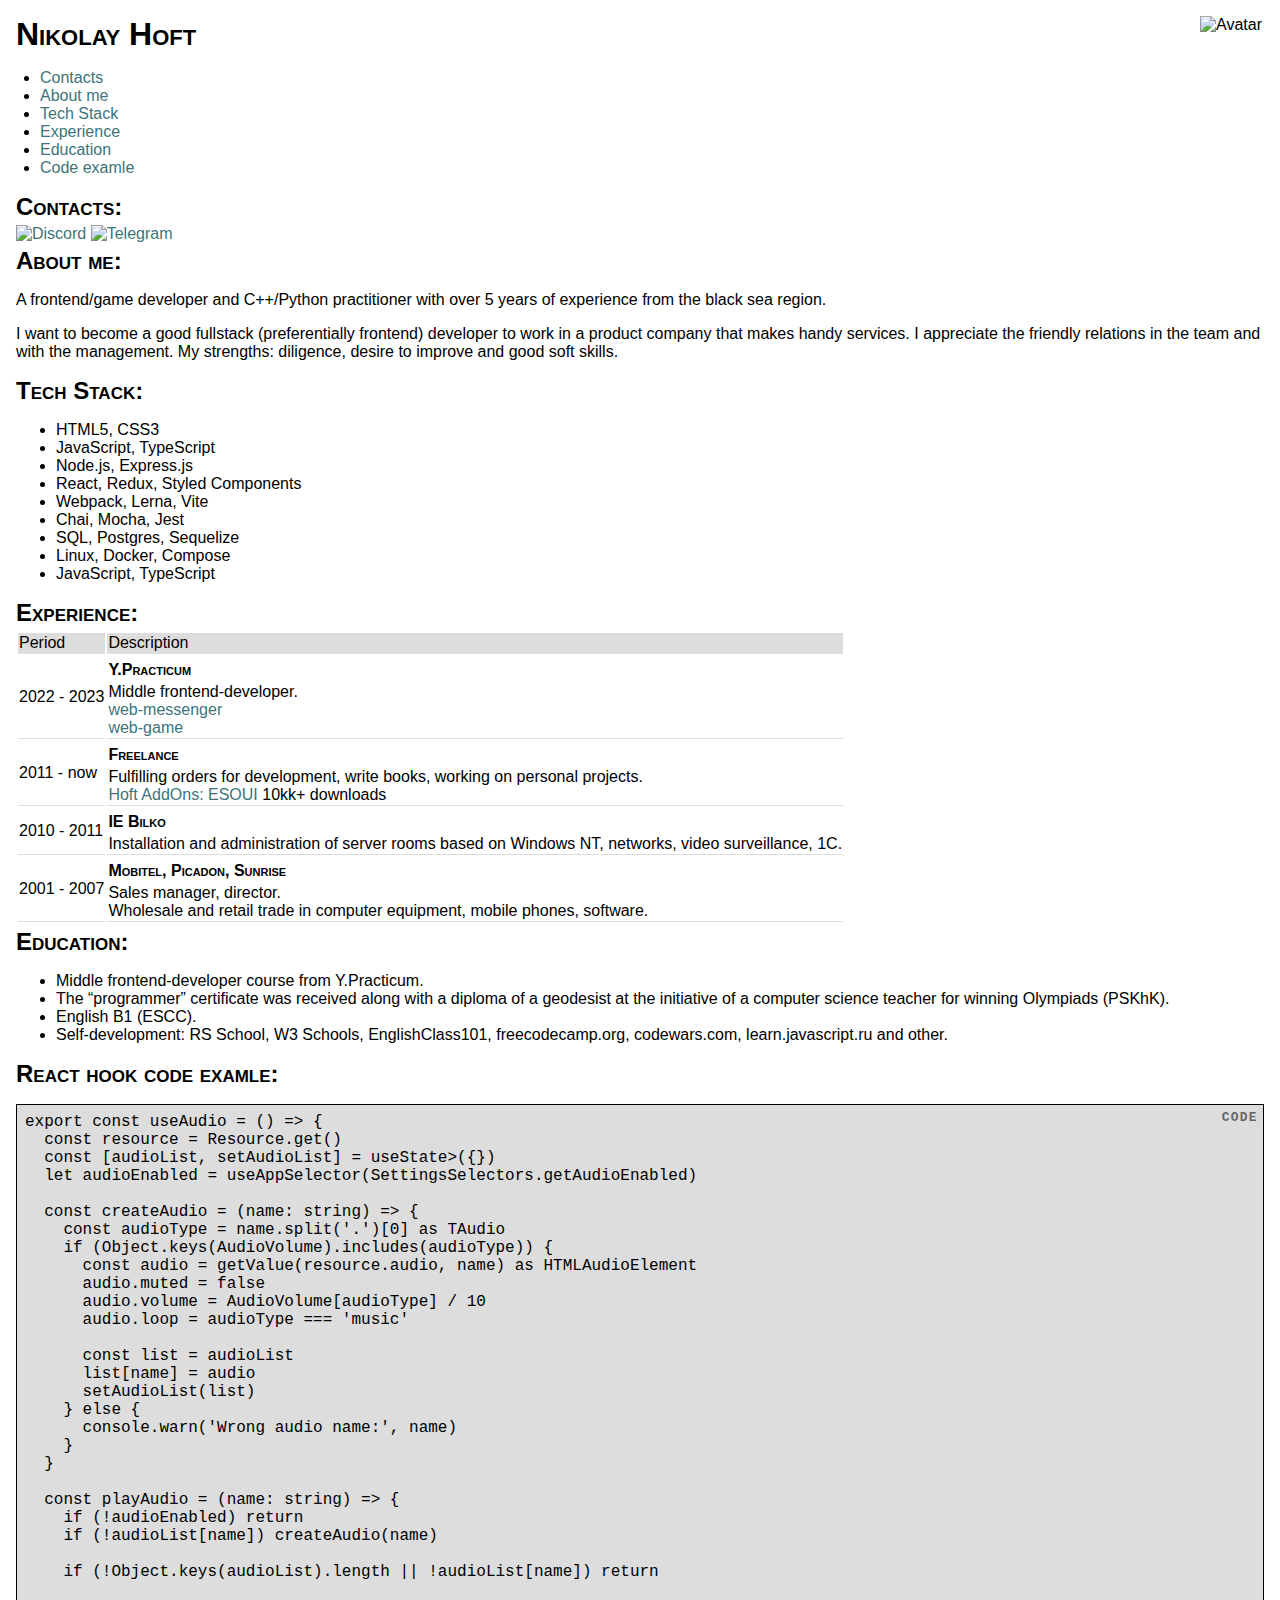
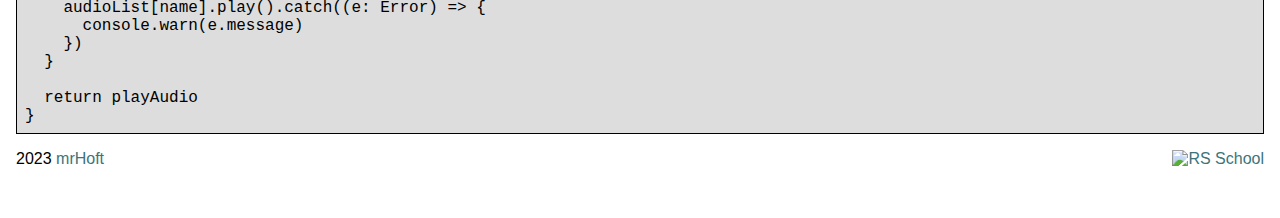
==== index.html @ ba6b30fd "feat: layout" ====
<!DOCTYPE html>
<html lang="en">

<head>
	<!-- Meta Tags -->
	<meta charset="UTF-8">
	<meta http-equiv="X-UA-Compatible" content="IE=edge">
	<meta name="viewport" content="width=device-width, initial-scale=1.0">

	<!-- CSS Files Links -->
	<link rel="stylesheet" href="./style.css">

	<!-- Title -->
	<title>Hoft CV</title>

	<script>
		function includeHTML() {
			var z, i, el, file, xhttp;
			/* Loop through a collection of all HTML elements: */
			z = document.getElementsByTagName("*");
			for (i = 0; i < z.length; i++) {
				el = z[i];
				/*search for elements with a certain atrribute:*/
				file = el.getAttribute("include-html");
				if (file) {
					/* Make an HTTP request using the attribute value as the file name: */
					xhttp = new XMLHttpRequest();
					xhttp.onreadystatechange = function () {
						if (this.readyState == 4) {
							if (this.status == 200) { el.innerHTML = this.responseText; }
							if (this.status == 404) { el.innerHTML = "Page not found."; }
							/* Remove the attribute, and call this function once more: */
							el.removeAttribute("include-html");
							includeHTML();
						}
					}
					xhttp.open("GET", file, true);
					xhttp.send();
					return;
				}
			}
		}
	</script>
</head>

<body>
	<header>
		<img align="right" width="64" height="64" title="Author logo" src="http://daytec.ru/img/Ranjy-96.svg"
			alt="Avatar"/>
		<h1>Nikolay Hoft</h1>
	</header>

	<aside>
		<nav> <!-- Дополнительное меню страницы -->
			<ul>
				<li><a href="#contacts">Contacts</a></li>
				<li><a href="#about">About me</a></li>
				<li><a href="#stack">Tech Stack</a></li>
				<li><a href="#exp">Experience</a></li>
				<li><a href="#edu">Education</a></li>
				<li><a href="#example">Code examle</a></li>
			</ul>
		</nav>
	</aside>

	<main>
		<h2 id="contacts">Contacts:</h2>
		<a href="https://discord.gg/mr.hoft"><img
				src="https://img.shields.io/badge/Discord-%237289DA.svg?logo=discord&logoColor=white" alt="Discord" /></a>
		<a href="https://t.me/mrHoft"><img
				src="https://img.shields.io/badge/-Telegram-0088cc?style=flat-square&logo=Telegram&logoColor=white"
				alt="Telegram" /></a>

		<h2 id="about">About me:</h2>
		<p>A frontend/game developer and C++/Python practitioner with over 5 years of experience from the black sea region.
		</p>
		<p>I want to become a good fullstack (preferentially frontend) developer to work in a product company that makes
			handy services. I appreciate the friendly relations in the team and with the management. My strengths: diligence,
			desire to improve and good soft skills.</p>

		<h2 id="stack">Tech Stack:</h2>
		<ul>
			<li>HTML5, CSS3</li>
			<li>JavaScript, TypeScript</li>
			<li>Node.js, Express.js</li>
			<li>React, Redux, Styled Components</li>
			<li>Webpack, Lerna, Vite</li>
			<li>Chai, Mocha, Jest</li>
			<li>SQL, Postgres, Sequelize</li>
			<li>Linux, Docker, Compose</li>
			<li>JavaScript, TypeScript</li>
		</ul>

		<h2 id="exp">Experience:</h2>
		<table>
			<thead>
				<tr>
					<td>Period</td>
					<td>Description</td>
				</tr>
			</thead>
			<tbody>
				<tr>
					<td>2022 - 2023</td>
					<td>
						<h4>Y.Practicum</h4>
						Middle frontend-developer.<br />
						<a href="https://github.com/mrHoft/pet-chat">web-messenger</a><br />
						<a href="https://github.com/fastPaws-game/fastPaws">web-game</a><br />
					</td>
				</tr>
				<tr>
					<td>2011 - now</td>
					<td>
						<h4>Freelance</h4>
						Fulfilling orders for development, write books, working on personal projects.<br />
						<a href="https://www.esoui.com/downloads/author-23287.html">Hoft AddOns: ESOUI</a> 10kk+ downloads<br />
					</td>
				</tr>
				<tr>
					<td>2010 - 2011</td>
					<td>
						<h4>IE Bilko</h4>
						Installation and administration of server rooms based on Windows NT, networks, video surveillance, 1C.
					</td>
				</tr>
				<tr>
					<td>2001 - 2007</td>
					<td>
						<h4>Mobitel, Picadon, Sunrise</h4>
						Sales manager, director.<br />
						Wholesale and retail trade in computer equipment, mobile phones, software.
					</td>
				</tr>
			</tbody>
		</table>

		<h2 id="edu">Education:</h2>
		<ul>
			<li>Middle frontend-developer course from Y.Practicum.</li>
			<li>The “programmer” certificate was received along with a diploma of a geodesist at the initiative of a computer
				science teacher for winning Olympiads (PSKhK).</li>
			<li>English B1 (ESCC).</li>
			<li>Self-development: RS School, W3 Schools, EnglishClass101, freecodecamp.org, codewars.com, learn.javascript.ru
				and other.</li>
		</ul>

		<h2 id="example">React hook code examle:</h2>
		<code>
			<pre include-html="code-example.txt">1234567</pre>
		</code>
	</main>

	<footer>
		<span>2023 <a href="https://github.com/mrHoft">mrHoft</a></span>
		<span><a href="https://rs.school/js/"><img height="16" src="https://rs.school/images/rs_school_js.svg"
					alt="RS School"></a></span>
	</footer>

	<noscript>Your browser don't support JavaScript!</noscript>
	<!-- <script src="./scripts.js"></script> -->
	<script>
		includeHTML();
	</script>
</body>

</html>
---- style.css ----
:root {
	color-scheme: light dark;

	--black: #000;
	--gray: #666;
	--light-gray: #ddd;
	--white: #fff;

	--link-color: #3d747a;
	--text-color: var(--black);
	--border-color: var(--black);
	--tip-color: var(--gray);
	--main-bg: var(--white);
	--main-bg1: var(--light-gray);
	--code-bg: var(--light-gray);

	--font-stack: arial, helvetica, sans-serif;
	--font-monospace: courier, monospace;
}

body {
	/* background-image: linear-gradient(var(--main-bg), var(--main-bg1)); */
	background-color: var(--main-bg);
	font-family: var(--font-stack);
	font-weight: 400;
	color: var(--text-color);
	font-size: 16px;
	margin: 0;
	/* display: flex; */
	/* width: 100svw; */
	/* height: 100svh; */
}

main, header, footer {
	margin: 1rem;
}

footer {
	display: flex;
	justify-content: space-between;
}

h1, h2, h3, h4, h5 {
	font-variant: small-caps;
	margin: .25rem 0;
}

a {
	color: var(--link-color);
	text-decoration: none;
}

/* == Table == */
thead {
	background-color: var(--main-bg1);
}
td{
	border-bottom: 1px solid var(--main-bg1);
}

/* == Code == */
code {
	position: relative;
}
pre {
	background-color: var(--code-bg);
	border: 1px solid var(--border-color);
	padding: 0.5rem;
}
pre:before {
	color: var(--tip-color);
	content: "Code";
	display: inline-block;
	font-size: 0.8rem;
	font-weight: 700;
	letter-spacing: 0.1em;
	padding: 0.5em;
	position: absolute;
	text-transform: uppercase;
	top: 0;
	right: 0;
}
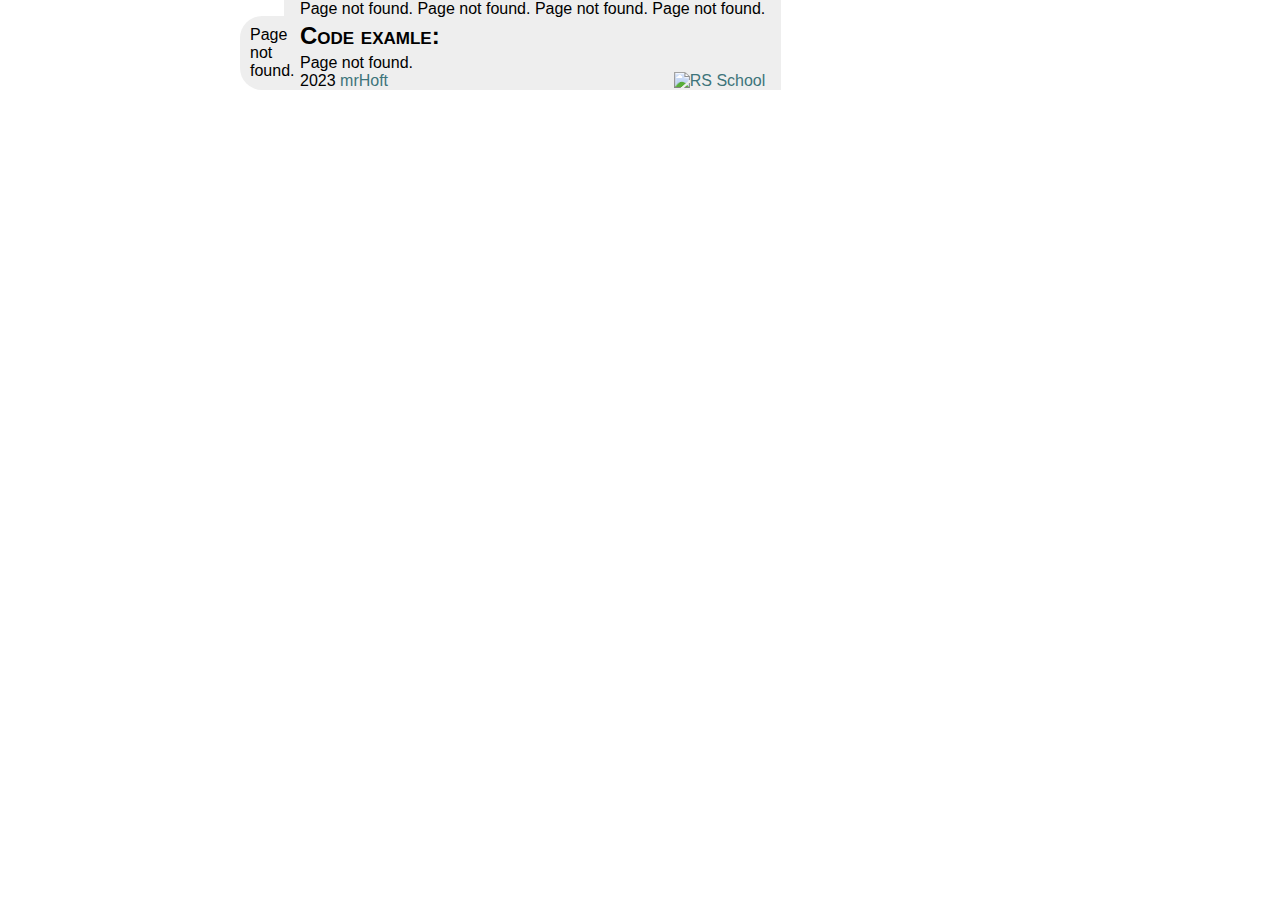
==== commit f4b0579b: "feat: Add splash screen" ====
--- a/index.html
+++ b/index.html
@@ -1,167 +1,46 @@
 <!DOCTYPE html>
 <html lang="en">
+  <head>
+    <!-- Meta Tags -->
+    <meta charset="UTF-8">
+    <meta name="viewport" content="width=device-width, initial-scale=1.0">
+		<link rel="icon" type="image/svg" href="http://daytec.ru/img/Ranjy-96.svg">
 
-<head>
-	<!-- Meta Tags -->
-	<meta charset="UTF-8">
-	<meta http-equiv="X-UA-Compatible" content="IE=edge">
-	<meta name="viewport" content="width=device-width, initial-scale=1.0">
+    <!-- CSS Files Links -->
+    <link rel="stylesheet" href="./style.css">
 
-	<!-- CSS Files Links -->
-	<link rel="stylesheet" href="./style.css">
+    <!-- Title -->
+    <title>Hoft CV</title>
+  </head>
 
-	<!-- Title -->
-	<title>Hoft CV</title>
+  <body>
+    <aside>
+			<Wrapper-tmpl id="nav" include="./src/article/navigation.tmpl"></Wrapper-tmpl>
+    </aside>
 
-	<script>
-		function includeHTML() {
-			var z, i, el, file, xhttp;
-			/* Loop through a collection of all HTML elements: */
-			z = document.getElementsByTagName("*");
-			for (i = 0; i < z.length; i++) {
-				el = z[i];
-				/*search for elements with a certain atrribute:*/
-				file = el.getAttribute("include-html");
-				if (file) {
-					/* Make an HTTP request using the attribute value as the file name: */
-					xhttp = new XMLHttpRequest();
-					xhttp.onreadystatechange = function () {
-						if (this.readyState == 4) {
-							if (this.status == 200) { el.innerHTML = this.responseText; }
-							if (this.status == 404) { el.innerHTML = "Page not found."; }
-							/* Remove the attribute, and call this function once more: */
-							el.removeAttribute("include-html");
-							includeHTML();
-						}
-					}
-					xhttp.open("GET", file, true);
-					xhttp.send();
-					return;
-				}
-			}
-		}
-	</script>
-</head>
+		<div>
+			<main>
+				<Wrapper-tmpl id="info" include="./src/article/info.tmpl"></Wrapper-tmpl>
+				<Wrapper-tmpl id="about" include="./src/article/about.tmpl"></Wrapper-tmpl>
+				<Wrapper-tmpl id="stack" include="./src/article/tech-stack.tmpl"></Wrapper-tmpl>
+				<Wrapper-tmpl id="exp" include="./src/article/experience.tmpl"></Wrapper-tmpl>
+				<article id="example">
+					<h2>Code examle:</h2>
+					<Wrapper-tmpl id="code" include="./src/article/code-example.tmpl"></Wrapper-tmpl>
+				</article>
+			</main>
 
-<body>
-	<header>
-		<img align="right" width="64" height="64" title="Author logo" src="http://daytec.ru/img/Ranjy-96.svg"
-			alt="Avatar"/>
-		<h1>Nikolay Hoft</h1>
-	</header>
+			<footer>
+				<span>2023 <a href="https://github.com/mrHoft">mrHoft</a></span>
+				<span>
+					<a href="https://rs.school/js/">
+						<img height="16" src="https://rs.school/images/rs_school_js.svg" alt="RS School">
+					</a>
+				</span>
+			</footer>
+		</div>
 
-	<aside>
-		<nav> <!-- Дополнительное меню страницы -->
-			<ul>
-				<li><a href="#contacts">Contacts</a></li>
-				<li><a href="#about">About me</a></li>
-				<li><a href="#stack">Tech Stack</a></li>
-				<li><a href="#exp">Experience</a></li>
-				<li><a href="#edu">Education</a></li>
-				<li><a href="#example">Code examle</a></li>
-			</ul>
-		</nav>
-	</aside>
-
-	<main>
-		<h2 id="contacts">Contacts:</h2>
-		<a href="https://discord.gg/mr.hoft"><img
-				src="https://img.shields.io/badge/Discord-%237289DA.svg?logo=discord&logoColor=white" alt="Discord" /></a>
-		<a href="https://t.me/mrHoft"><img
-				src="https://img.shields.io/badge/-Telegram-0088cc?style=flat-square&logo=Telegram&logoColor=white"
-				alt="Telegram" /></a>
-
-		<h2 id="about">About me:</h2>
-		<p>A frontend/game developer and C++/Python practitioner with over 5 years of experience from the black sea region.
-		</p>
-		<p>I want to become a good fullstack (preferentially frontend) developer to work in a product company that makes
-			handy services. I appreciate the friendly relations in the team and with the management. My strengths: diligence,
-			desire to improve and good soft skills.</p>
-
-		<h2 id="stack">Tech Stack:</h2>
-		<ul>
-			<li>HTML5, CSS3</li>
-			<li>JavaScript, TypeScript</li>
-			<li>Node.js, Express.js</li>
-			<li>React, Redux, Styled Components</li>
-			<li>Webpack, Lerna, Vite</li>
-			<li>Chai, Mocha, Jest</li>
-			<li>SQL, Postgres, Sequelize</li>
-			<li>Linux, Docker, Compose</li>
-			<li>JavaScript, TypeScript</li>
-		</ul>
-
-		<h2 id="exp">Experience:</h2>
-		<table>
-			<thead>
-				<tr>
-					<td>Period</td>
-					<td>Description</td>
-				</tr>
-			</thead>
-			<tbody>
-				<tr>
-					<td>2022 - 2023</td>
-					<td>
-						<h4>Y.Practicum</h4>
-						Middle frontend-developer.<br />
-						<a href="https://github.com/mrHoft/pet-chat">web-messenger</a><br />
-						<a href="https://github.com/fastPaws-game/fastPaws">web-game</a><br />
-					</td>
-				</tr>
-				<tr>
-					<td>2011 - now</td>
-					<td>
-						<h4>Freelance</h4>
-						Fulfilling orders for development, write books, working on personal projects.<br />
-						<a href="https://www.esoui.com/downloads/author-23287.html">Hoft AddOns: ESOUI</a> 10kk+ downloads<br />
-					</td>
-				</tr>
-				<tr>
-					<td>2010 - 2011</td>
-					<td>
-						<h4>IE Bilko</h4>
-						Installation and administration of server rooms based on Windows NT, networks, video surveillance, 1C.
-					</td>
-				</tr>
-				<tr>
-					<td>2001 - 2007</td>
-					<td>
-						<h4>Mobitel, Picadon, Sunrise</h4>
-						Sales manager, director.<br />
-						Wholesale and retail trade in computer equipment, mobile phones, software.
-					</td>
-				</tr>
-			</tbody>
-		</table>
-
-		<h2 id="edu">Education:</h2>
-		<ul>
-			<li>Middle frontend-developer course from Y.Practicum.</li>
-			<li>The “programmer” certificate was received along with a diploma of a geodesist at the initiative of a computer
-				science teacher for winning Olympiads (PSKhK).</li>
-			<li>English B1 (ESCC).</li>
-			<li>Self-development: RS School, W3 Schools, EnglishClass101, freecodecamp.org, codewars.com, learn.javascript.ru
-				and other.</li>
-		</ul>
-
-		<h2 id="example">React hook code examle:</h2>
-		<code>
-			<pre include-html="code-example.txt">1234567</pre>
-		</code>
-	</main>
-
-	<footer>
-		<span>2023 <a href="https://github.com/mrHoft">mrHoft</a></span>
-		<span><a href="https://rs.school/js/"><img height="16" src="https://rs.school/images/rs_school_js.svg"
-					alt="RS School"></a></span>
-	</footer>
-
-	<noscript>Your browser don't support JavaScript!</noscript>
-	<!-- <script src="./scripts.js"></script> -->
-	<script>
-		includeHTML();
-	</script>
-</body>
-
+    <noscript>Your browser don't support JavaScript!</noscript>
+    <script src="./scripts.js" type="module"></script>
+  </body>
 </html>
--- a/style.css
+++ b/style.css
@@ -3,41 +3,95 @@
 
 	--black: #000;
 	--gray: #666;
+	--white: #fff;
 	--light-gray: #ddd;
-	--white: #fff;
+	--bright-gray: #eeeeee;
 
 	--link-color: #3d747a;
 	--text-color: var(--black);
 	--border-color: var(--black);
 	--tip-color: var(--gray);
-	--main-bg: var(--white);
+	--main-bg: var(--bright-gray);
 	--main-bg1: var(--light-gray);
 	--code-bg: var(--light-gray);
+	--table-bg: var(--light-gray);
+	--side-bar-bg: var(--bright-gray);
 
 	--font-stack: arial, helvetica, sans-serif;
 	--font-monospace: courier, monospace;
 }
 
+html {
+	display: flex;
+	justify-content: center;
+}
+
 body {
 	/* background-image: linear-gradient(var(--main-bg), var(--main-bg1)); */
-	background-color: var(--main-bg);
+	background-color: var(--white);
+	width: 80%;
+	max-width: 800px;
 	font-family: var(--font-stack);
 	font-weight: 400;
 	color: var(--text-color);
 	font-size: 16px;
 	margin: 0;
-	/* display: flex; */
+	display: flex;
 	/* width: 100svw; */
 	/* height: 100svh; */
 }
 
 main, header, footer {
-	margin: 1rem;
+	margin: 0;
+	padding: 0 1rem;
+	background-color: var(--bright-gray);
 }
 
-footer {
+#info article, footer {
 	display: flex;
+	flex-direction: row;
 	justify-content: space-between;
+}
+
+#photo img {
+	height: 100%;
+	aspect-ratio: 1;
+	border-radius: 50%;
+}
+
+/* == Side bar == */
+aside {
+	padding: 10px;
+	background-color: var(--side-bar-bg);
+	border-radius: 22px 0 0 22px;
+	width: 24px;
+  position: -webkit-sticky;
+  position: sticky;
+  align-self: start;
+  top: 5%;
+}
+
+nav svg {
+	width: 24px;
+}
+
+nav ul {
+  list-style-type: none;
+  margin: 0;
+  padding: 0;
+}
+
+Wrapper-row {
+	display: flex;
+	flex-direction: row;
+	align-items: center;
+	gap: 10px;
+}
+
+
+#main {
+	display: flex;
+	flex-direction: column;
 }
 
 h1, h2, h3, h4, h5 {
@@ -51,21 +105,25 @@
 }
 
 /* == Table == */
+table {
+	border-bottom: 1px solid var(--main-bg1);
+}
 thead {
-	background-color: var(--main-bg1);
+	background-color: var(--table-bg);
 }
-td{
-	border-bottom: 1px solid var(--main-bg1);
+tr:nth-of-type(2n+2) {
+	background-color: var(--table-bg);
 }
 
 /* == Code == */
-code {
+#code {
 	position: relative;
 }
 pre {
 	background-color: var(--code-bg);
 	border: 1px solid var(--border-color);
 	padding: 0.5rem;
+	line-height: 125%;
 }
 pre:before {
 	color: var(--tip-color);
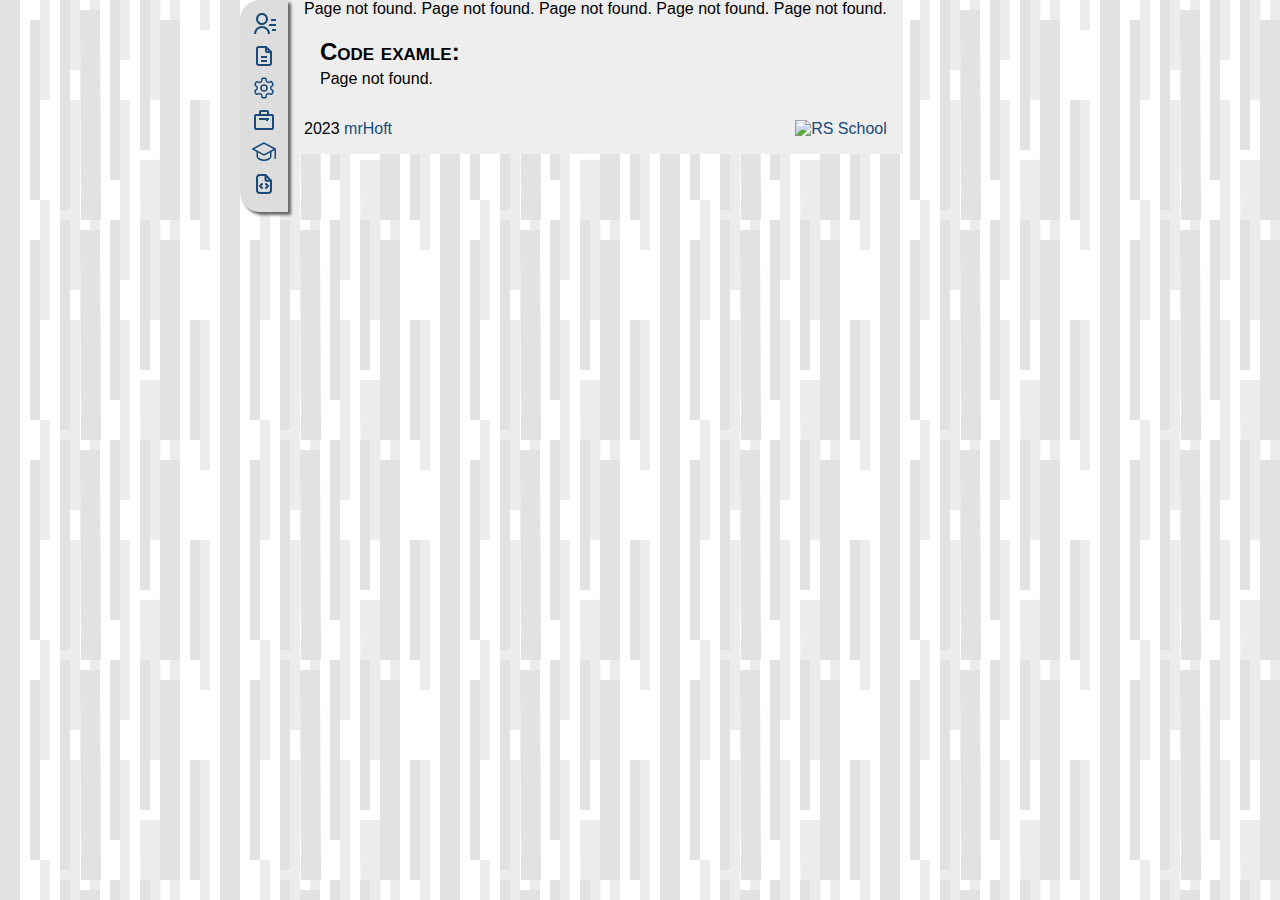
==== commit b96f7218: "feat: background and side bar animations" ====
--- a/index.html
+++ b/index.html
@@ -4,7 +4,7 @@
     <!-- Meta Tags -->
     <meta charset="UTF-8">
     <meta name="viewport" content="width=device-width, initial-scale=1.0">
-		<link rel="icon" type="image/svg" href="http://daytec.ru/img/Ranjy-96.svg">
+		<link rel="icon" type="image/svg+xml" sizes="any" href="./src/asserts/favicon.svg">
 
     <!-- CSS Files Links -->
     <link rel="stylesheet" href="./style.css">
@@ -24,6 +24,7 @@
 				<Wrapper-tmpl id="about" include="./src/article/about.tmpl"></Wrapper-tmpl>
 				<Wrapper-tmpl id="stack" include="./src/article/tech-stack.tmpl"></Wrapper-tmpl>
 				<Wrapper-tmpl id="exp" include="./src/article/experience.tmpl"></Wrapper-tmpl>
+				<Wrapper-tmpl id="edu" include="./src/article/education.tmpl"></Wrapper-tmpl>
 				<article id="example">
 					<h2>Code examle:</h2>
 					<Wrapper-tmpl id="code" include="./src/article/code-example.tmpl"></Wrapper-tmpl>
--- a/style.css
+++ b/style.css
@@ -1,78 +1,98 @@
 :root {
-	color-scheme: light dark;
+  color-scheme: light dark;
 
-	--black: #000;
-	--gray: #666;
-	--white: #fff;
-	--light-gray: #ddd;
-	--bright-gray: #eeeeee;
+  --black: #000;
+  --gray: #666;
+  --white: #fff;
+  --light-gray: #ddd;
+  --bright-gray: #eee;
 
-	--link-color: #3d747a;
-	--text-color: var(--black);
-	--border-color: var(--black);
-	--tip-color: var(--gray);
-	--main-bg: var(--bright-gray);
-	--main-bg1: var(--light-gray);
-	--code-bg: var(--light-gray);
-	--table-bg: var(--light-gray);
-	--side-bar-bg: var(--bright-gray);
+  --link-color: #1a4a7a;
+  --link-color-hover: #3d7aaa;
+  --link-transition-duration: 250ms;
+  --text-color: var(--black);
+  --border-color: var(--black);
+  --tip-color: var(--gray);
+  --main-bg: var(--bright-gray);
+  --main-bg1: var(--light-gray);
+  --code-bg: var(--light-gray);
+  --table-bg: var(--light-gray);
+  --side-bar-bg: var(--light-gray);
 
-	--font-stack: arial, helvetica, sans-serif;
-	--font-monospace: courier, monospace;
+  --font-stack: arial, helvetica, sans-serif;
+  --font-monospace: courier, monospace;
 }
 
 html {
-	display: flex;
-	justify-content: center;
+  display: flex;
+  justify-content: center;
+}
+
+@keyframes slide {
+  0% {
+    background-position-y: 0, 100px;
+  }
+  100% {
+    background-position-y: 220px, -340px;
+  }
 }
 
 body {
-	/* background-image: linear-gradient(var(--main-bg), var(--main-bg1)); */
-	background-color: var(--white);
-	width: 80%;
-	max-width: 800px;
-	font-family: var(--font-stack);
-	font-weight: 400;
-	color: var(--text-color);
-	font-size: 16px;
-	margin: 0;
-	display: flex;
-	/* width: 100svw; */
-	/* height: 100svh; */
+  background-color: var(--white);
+  background-image: url("data:image/svg+xml,%3Csvg width='220' height='220' viewBox='0 0 220 220' fill='none' xmlns='http://www.w3.org/2000/svg'%3E%3Cline x1='10' x2='10' y2='220' stroke='%23E2E2E2' stroke-width='20'/%3E%3Cline x1='145' x2='145' y2='150' stroke='%23E2E2E2' stroke-width='10'/%3E%3Cline x1='65' x2='65' y2='210' stroke='%23E2E2E2' stroke-width='10'/%3E%3Cline x1='195' y1='100' x2='195' y2='220' stroke='%23E2E2E2' stroke-width='10'/%3E%3Cline x1='89.9999' y1='9.9505' x2='91.0395' y2='219.95' stroke='%23E2E2E2' stroke-width='20'/%3E%3Cline x1='170' y1='20' x2='170' y2='220' stroke='%23E2E2E2' stroke-width='20'/%3E%3Cline x1='115' x2='115' y2='180' stroke='%23E2E2E2' stroke-width='10'/%3E%3Cline x1='35' y1='20' x2='35' y2='200' stroke='%23E2E2E2' stroke-width='10'/%3E%3C/svg%3E"),
+    url("data:image/svg+xml,%3Csvg width='220' height='220' viewBox='0 0 220 220' fill='none' xmlns='http://www.w3.org/2000/svg'%3E%3Cline x1='10' x2='10' y2='190' stroke='%23ECECEC' stroke-width='20'/%3E%3Cline x1='145' x2='145' y2='150' stroke='%23ECECEC' stroke-width='10'/%3E%3Cline x1='65' x2='65' y2='180' stroke='%23ECECEC' stroke-width='10'/%3E%3Cline x1='205' y1='100' x2='205' y2='220' stroke='%23ECECEC' stroke-width='10'/%3E%3Cline x1='89.9998' y1='59.935' x2='91.0394' y2='219.935' stroke='%23ECECEC' stroke-width='20'/%3E%3Cline x1='170' y1='20' x2='170' y2='220' stroke='%23ECECEC' stroke-width='20'/%3E%3Cline x1='115' x2='115' y2='180' stroke='%23ECECEC' stroke-width='10'/%3E%3Cline x1='35' y1='20' x2='35' y2='200' stroke='%23ECECEC' stroke-width='10'/%3E%3C/svg%3E");
+  background-position: 0 0, 60px 100px;
+  animation: slide 10s linear infinite;
+  width: 80%;
+  max-width: 800px;
+  font-family: var(--font-stack);
+  font-weight: 400;
+  color: var(--text-color);
+  font-size: 16px;
+  margin: 0;
+  display: flex;
 }
 
-main, header, footer {
-	margin: 0;
-	padding: 0 1rem;
-	background-color: var(--bright-gray);
+main,
+header,
+footer {
+  margin: 0;
+  padding: 0 1rem;
+  background-color: var(--bright-gray);
 }
-
-#info article, footer {
-	display: flex;
-	flex-direction: row;
-	justify-content: space-between;
+#info article {
+  display: flex;
+  flex-direction: row;
+  justify-content: space-between;
+}
+article {
+  padding: 1rem;
+}
+footer {
+  display: flex;
+  flex-direction: row;
+  justify-content: space-between;
+  padding: 1rem;
 }
 
 #photo img {
-	height: 100%;
-	aspect-ratio: 1;
-	border-radius: 50%;
+  height: 100%;
+  aspect-ratio: 1;
+  border-radius: 50%;
+  box-shadow: 3px 3px 3px var(--gray);
 }
 
 /* == Side bar == */
 aside {
-	padding: 10px;
-	background-color: var(--side-bar-bg);
-	border-radius: 22px 0 0 22px;
-	width: 24px;
+  padding: 10px;
+  background-color: var(--side-bar-bg);
+  border-radius: 20px 0 0 20px;
   position: -webkit-sticky;
   position: sticky;
   align-self: start;
   top: 5%;
-}
-
-nav svg {
-	width: 24px;
+  box-shadow: 3px 3px 3px var(--gray);
+  z-index: 10;
 }
 
 nav ul {
@@ -80,61 +100,100 @@
   margin: 0;
   padding: 0;
 }
-
-Wrapper-row {
-	display: flex;
-	flex-direction: row;
-	align-items: center;
-	gap: 10px;
+nav li {
+  position: relative;
+}
+nav svg {
+  width: 24px;
+  padding: 2px;
+}
+nav svg:hover {
+  width: 28px;
+  padding: 0px;
+  transition-duration: var(--link-transition-duration);
+}
+nav .tip {
+  position: absolute;
+  background-color: var(--side-bar-bg);
+  color: var(--text-color);
+  font-size: 16px;
+  padding: 16px 28px;
+  border-radius: 0 20px 20px 0;
+  transform: translateX(58px);
+  margin-top: -8px;
+  white-space: nowrap;
+  letter-spacing: 1px;
+  opacity: 0;
+  transition-duration: var(--link-transition-duration);
+}
+nav svg:hover + .tip {
+  opacity: 1;
+  transform: translateX(10px);
+  box-shadow: 3px 3px 3px var(--gray);
 }
 
-
+/* == Main == */
 #main {
-	display: flex;
-	flex-direction: column;
+  display: flex;
+  flex-direction: column;
 }
 
-h1, h2, h3, h4, h5 {
-	font-variant: small-caps;
-	margin: .25rem 0;
+h1,
+h2,
+h3,
+h4,
+h5 {
+  font-variant: small-caps;
+  margin: 0.25rem 0;
 }
 
 a {
-	color: var(--link-color);
-	text-decoration: none;
+  color: var(--link-color);
+  text-decoration: none;
+}
+a:hover {
+  color: var(--link-color-hover);
+  transition-duration: var(--link-transition-duration);
+}
+
+Wrapper-row {
+  display: flex;
+  flex-direction: row;
+  align-items: center;
+  gap: 10px;
 }
 
 /* == Table == */
 table {
-	border-bottom: 1px solid var(--main-bg1);
+  border-bottom: 1px solid var(--main-bg1);
 }
 thead {
-	background-color: var(--table-bg);
+  background-color: var(--table-bg);
 }
-tr:nth-of-type(2n+2) {
-	background-color: var(--table-bg);
+tr:nth-of-type(2n + 2) {
+  background-color: var(--table-bg);
 }
 
 /* == Code == */
 #code {
-	position: relative;
+  position: relative;
 }
 pre {
-	background-color: var(--code-bg);
-	border: 1px solid var(--border-color);
-	padding: 0.5rem;
-	line-height: 125%;
+  background-color: var(--code-bg);
+  border: 1px solid var(--border-color);
+  padding: 0.5rem;
+  line-height: 125%;
 }
 pre:before {
-	color: var(--tip-color);
-	content: "Code";
-	display: inline-block;
-	font-size: 0.8rem;
-	font-weight: 700;
-	letter-spacing: 0.1em;
-	padding: 0.5em;
-	position: absolute;
-	text-transform: uppercase;
-	top: 0;
-	right: 0;
+  color: var(--tip-color);
+  content: 'Code';
+  display: inline-block;
+  font-size: 0.8rem;
+  font-weight: 700;
+  letter-spacing: 0.1em;
+  padding: 0.5em;
+  position: absolute;
+  text-transform: uppercase;
+  top: 0;
+  right: 0;
 }
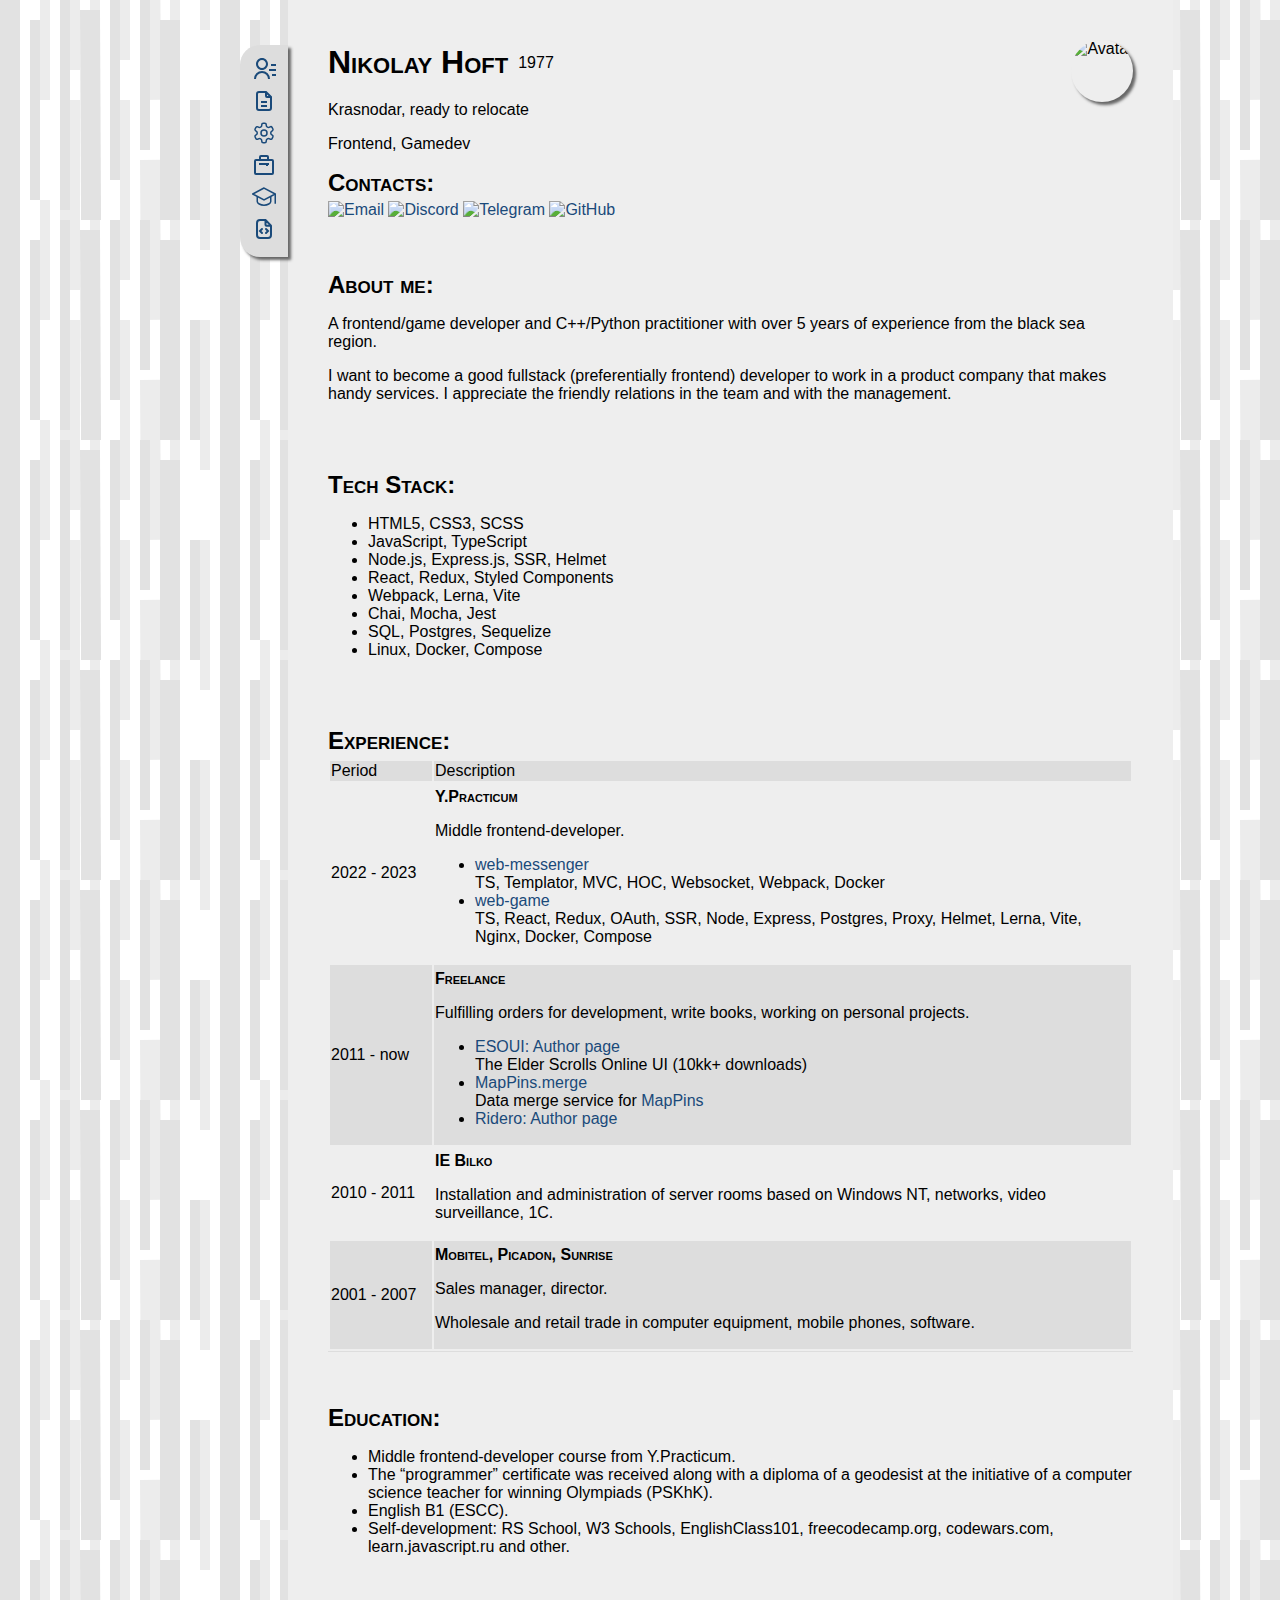
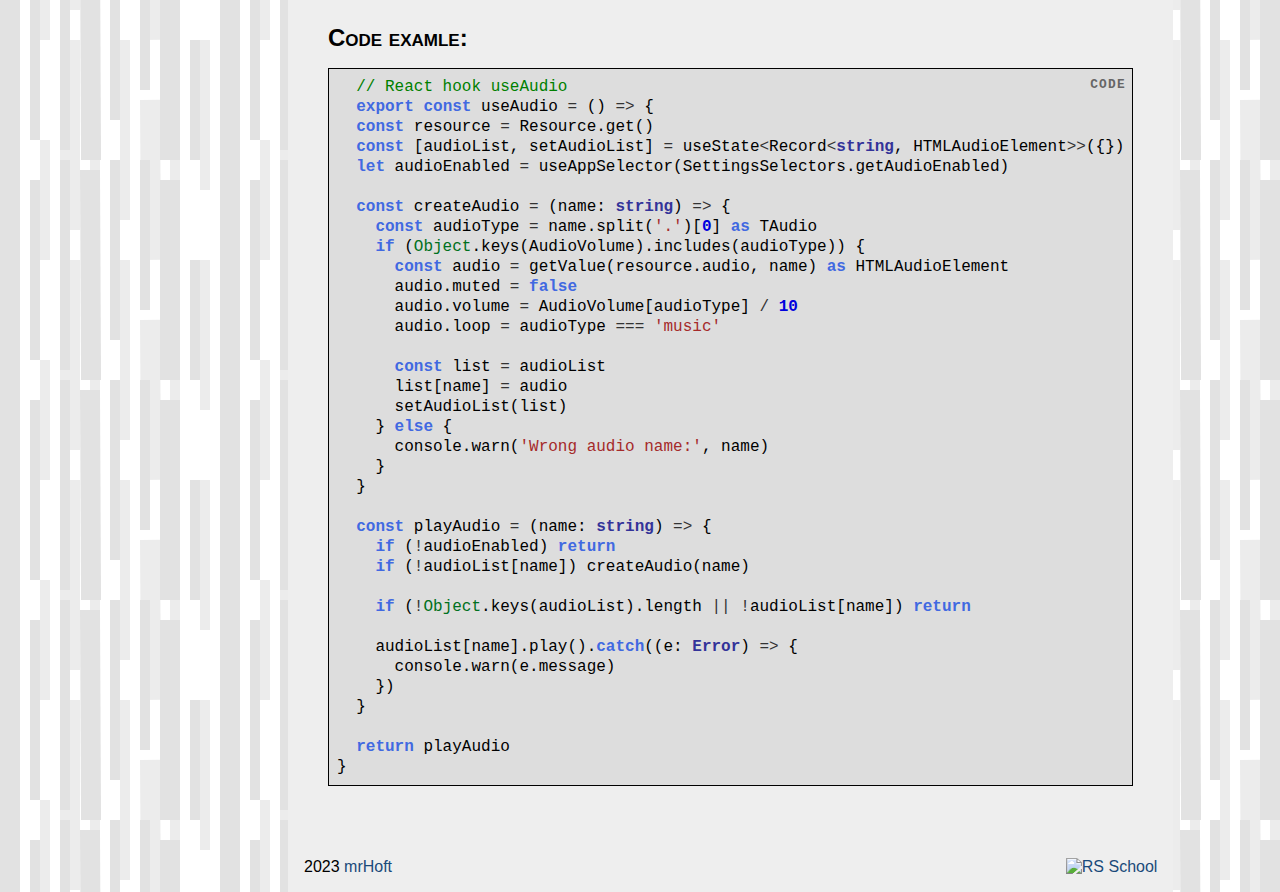
==== commit 83ad7d67: "fix: menu coverage. refactor: articles" ====
--- a/index.html
+++ b/index.html
@@ -2,12 +2,15 @@
 <html lang="en">
   <head>
     <!-- Meta Tags -->
-    <meta charset="UTF-8">
-    <meta name="viewport" content="width=device-width, initial-scale=1.0">
-		<link rel="icon" type="image/svg+xml" sizes="any" href="./src/asserts/favicon.svg">
+    <meta charset="UTF-8" />
+    <meta name="viewport" content="width=device-width, initial-scale=1.0" />
+    <!-- Dynamicaly generated favicon -->
+    <link
+      rel="icon"
+      href="data:image/svg+xml,%3Csvg viewBox='0 0 64 64' font-size='56' font-family='Arial' font-weight='600' xmlns='http://www.w3.org/2000/svg'%3E%3Crect width='64' height='64' rx='12' fill='gray'/%3E%3Ctext y='52' x='2' textLength='60' lengthAdjust='spacingAndGlyphs' fill='white'%3E CV %3C/text%3E%3C/svg%3E" />
 
     <!-- CSS Files Links -->
-    <link rel="stylesheet" href="./style.css">
+    <link rel="stylesheet" href="./styles.css" />
 
     <!-- Title -->
     <title>Hoft CV</title>
@@ -15,31 +18,28 @@
 
   <body>
     <aside>
-			<Wrapper-tmpl id="nav" include="./src/article/navigation.tmpl"></Wrapper-tmpl>
+      <Wrapper-tmpl include="./src/article/navigation.tmpl"></Wrapper-tmpl>
     </aside>
 
-		<div>
-			<main>
-				<Wrapper-tmpl id="info" include="./src/article/info.tmpl"></Wrapper-tmpl>
-				<Wrapper-tmpl id="about" include="./src/article/about.tmpl"></Wrapper-tmpl>
-				<Wrapper-tmpl id="stack" include="./src/article/tech-stack.tmpl"></Wrapper-tmpl>
-				<Wrapper-tmpl id="exp" include="./src/article/experience.tmpl"></Wrapper-tmpl>
-				<Wrapper-tmpl id="edu" include="./src/article/education.tmpl"></Wrapper-tmpl>
-				<article id="example">
-					<h2>Code examle:</h2>
-					<Wrapper-tmpl id="code" include="./src/article/code-example.tmpl"></Wrapper-tmpl>
-				</article>
-			</main>
+    <div>
+      <main>
+        <Wrapper-tmpl include="./src/article/info.tmpl"></Wrapper-tmpl>
+        <Wrapper-tmpl include="./src/article/about.tmpl"></Wrapper-tmpl>
+        <Wrapper-tmpl include="./src/article/tech-stack.tmpl"></Wrapper-tmpl>
+        <Wrapper-tmpl include="./src/article/experience.tmpl"></Wrapper-tmpl>
+        <Wrapper-tmpl include="./src/article/education.tmpl"></Wrapper-tmpl>
+        <Wrapper-tmpl include="./src/article/code-example.tmpl"></Wrapper-tmpl>
+      </main>
 
-			<footer>
-				<span>2023 <a href="https://github.com/mrHoft">mrHoft</a></span>
-				<span>
-					<a href="https://rs.school/js/">
-						<img height="16" src="https://rs.school/images/rs_school_js.svg" alt="RS School">
-					</a>
-				</span>
-			</footer>
-		</div>
+      <footer>
+        <span>2023 <a href="https://github.com/mrHoft">mrHoft</a></span>
+        <span>
+          <a href="https://rs.school/js/">
+            <img height="16" src="https://rs.school/images/rs_school_js.svg" alt="RS School" />
+          </a>
+        </span>
+      </footer>
+    </div>
 
     <noscript>Your browser don't support JavaScript!</noscript>
     <script src="./scripts.js" type="module"></script>
--- a/styles.css
+++ b/styles.css
@@ -0,0 +1,198 @@
+:root {
+  color-scheme: light dark;
+
+  --black: #000;
+  --gray: #666;
+  --white: #fff;
+  --light-gray: #ddd;
+  --bright-gray: #eee;
+
+  --link-color: #1a4a7a;
+  --link-color-hover: #3d7aaa;
+  --link-transition-duration: 250ms;
+  --text-color: var(--black);
+  --border-color: var(--black);
+  --tip-color: var(--gray);
+  --main-bg: var(--bright-gray);
+  --main-bg1: var(--light-gray);
+  --code-bg: var(--light-gray);
+  --table-bg: var(--light-gray);
+  --side-bar-bg: var(--light-gray);
+
+  --font-stack: arial, helvetica, sans-serif;
+  --font-monospace: courier, monospace;
+}
+
+html {
+  display: flex;
+  justify-content: center;
+}
+
+@keyframes slide {
+  0% {
+    background-position-y: 0, 100px;
+  }
+  100% {
+    background-position-y: 220px, -340px;
+  }
+}
+
+body {
+  background-color: var(--white);
+  background-image: url("data:image/svg+xml,%3Csvg width='220' height='220' viewBox='0 0 220 220' fill='none' xmlns='http://www.w3.org/2000/svg'%3E%3Cline x1='10' x2='10' y2='220' stroke='%23E2E2E2' stroke-width='20'/%3E%3Cline x1='145' x2='145' y2='150' stroke='%23E2E2E2' stroke-width='10'/%3E%3Cline x1='65' x2='65' y2='210' stroke='%23E2E2E2' stroke-width='10'/%3E%3Cline x1='195' y1='100' x2='195' y2='220' stroke='%23E2E2E2' stroke-width='10'/%3E%3Cline x1='89.9999' y1='9.9505' x2='91.0395' y2='219.95' stroke='%23E2E2E2' stroke-width='20'/%3E%3Cline x1='170' y1='20' x2='170' y2='220' stroke='%23E2E2E2' stroke-width='20'/%3E%3Cline x1='115' x2='115' y2='180' stroke='%23E2E2E2' stroke-width='10'/%3E%3Cline x1='35' y1='20' x2='35' y2='200' stroke='%23E2E2E2' stroke-width='10'/%3E%3C/svg%3E"),
+    url("data:image/svg+xml,%3Csvg width='220' height='220' viewBox='0 0 220 220' fill='none' xmlns='http://www.w3.org/2000/svg'%3E%3Cline x1='10' x2='10' y2='190' stroke='%23ECECEC' stroke-width='20'/%3E%3Cline x1='145' x2='145' y2='150' stroke='%23ECECEC' stroke-width='10'/%3E%3Cline x1='65' x2='65' y2='180' stroke='%23ECECEC' stroke-width='10'/%3E%3Cline x1='205' y1='100' x2='205' y2='220' stroke='%23ECECEC' stroke-width='10'/%3E%3Cline x1='89.9998' y1='59.935' x2='91.0394' y2='219.935' stroke='%23ECECEC' stroke-width='20'/%3E%3Cline x1='170' y1='20' x2='170' y2='220' stroke='%23ECECEC' stroke-width='20'/%3E%3Cline x1='115' x2='115' y2='180' stroke='%23ECECEC' stroke-width='10'/%3E%3Cline x1='35' y1='20' x2='35' y2='200' stroke='%23ECECEC' stroke-width='10'/%3E%3C/svg%3E");
+  background-position: 0 0, 60px 100px;
+  animation: slide 10s linear infinite;
+  width: 80%;
+  max-width: 800px;
+  font-family: var(--font-stack);
+  font-weight: 400;
+  color: var(--text-color);
+  font-size: 16px;
+  margin: 0;
+  display: flex;
+}
+
+main,
+header,
+footer {
+  margin: 0;
+  padding: 1rem;
+  background-color: var(--bright-gray);
+}
+#info {
+  display: flex;
+  flex-direction: row;
+  justify-content: space-between;
+}
+article {
+  padding: 1.5rem;
+}
+footer {
+  display: flex;
+  flex-direction: row;
+  justify-content: space-between;
+}
+
+#photo {
+  height: 100%;
+  aspect-ratio: 1;
+  border-radius: 50%;
+  box-shadow: 3px 3px 3px var(--gray);
+}
+
+/* == Side bar == */
+aside {
+  padding: 10px;
+  background-color: var(--side-bar-bg);
+  border-radius: 20px 0 0 20px;
+  position: -webkit-sticky;
+  position: sticky;
+  align-self: start;
+  top: 5%;
+  box-shadow: 3px 3px 3px var(--gray);
+  z-index: 10;
+}
+
+nav ul {
+  list-style-type: none;
+  margin: 0;
+  padding: 0;
+}
+nav li {
+  position: relative;
+}
+nav svg {
+  width: 24px;
+  padding: 2px;
+}
+nav svg:hover {
+  width: 28px;
+  padding: 0px;
+  transition-duration: var(--link-transition-duration);
+}
+nav .tip {
+  position: absolute;
+  background-color: var(--side-bar-bg);
+  color: var(--text-color);
+  font-size: 16px;
+  padding: 16px 28px;
+  border-radius: 0 20px 20px 0;
+  transform: translateX(58px);
+  margin-top: -8px;
+  white-space: nowrap;
+  letter-spacing: 1px;
+  visibility: hidden;
+  transition-duration: var(--link-transition-duration);
+}
+nav svg:hover + .tip {
+  visibility: visible;
+  transform: translateX(10px);
+  box-shadow: 3px 3px 3px var(--gray);
+}
+
+/* == Main == */
+#main {
+  display: flex;
+  flex-direction: column;
+}
+
+h1,
+h2,
+h3,
+h4,
+h5 {
+  font-variant: small-caps;
+  margin: 0.25rem 0;
+}
+
+a {
+  color: var(--link-color);
+  text-decoration: none;
+}
+a:hover {
+  color: var(--link-color-hover);
+  transition-duration: var(--link-transition-duration);
+}
+
+Wrapper-row {
+  display: flex;
+  flex-direction: row;
+  align-items: center;
+  gap: 10px;
+}
+
+/* == Table == */
+table {
+  border-bottom: 1px solid var(--main-bg1);
+}
+thead {
+  background-color: var(--table-bg);
+}
+tr:nth-of-type(2n + 2) {
+  background-color: var(--table-bg);
+}
+
+/* == Code == */
+.code {
+  position: relative;
+}
+pre {
+  background-color: var(--code-bg);
+  border: 1px solid var(--border-color);
+  padding: 0.5rem;
+  line-height: 125%;
+}
+pre:before {
+  color: var(--tip-color);
+  content: 'Code';
+  display: inline-block;
+  font-size: 0.8rem;
+  font-weight: 700;
+  letter-spacing: 0.1em;
+  padding: 0.5em;
+  position: absolute;
+  text-transform: uppercase;
+  top: 0;
+  right: 0;
+}
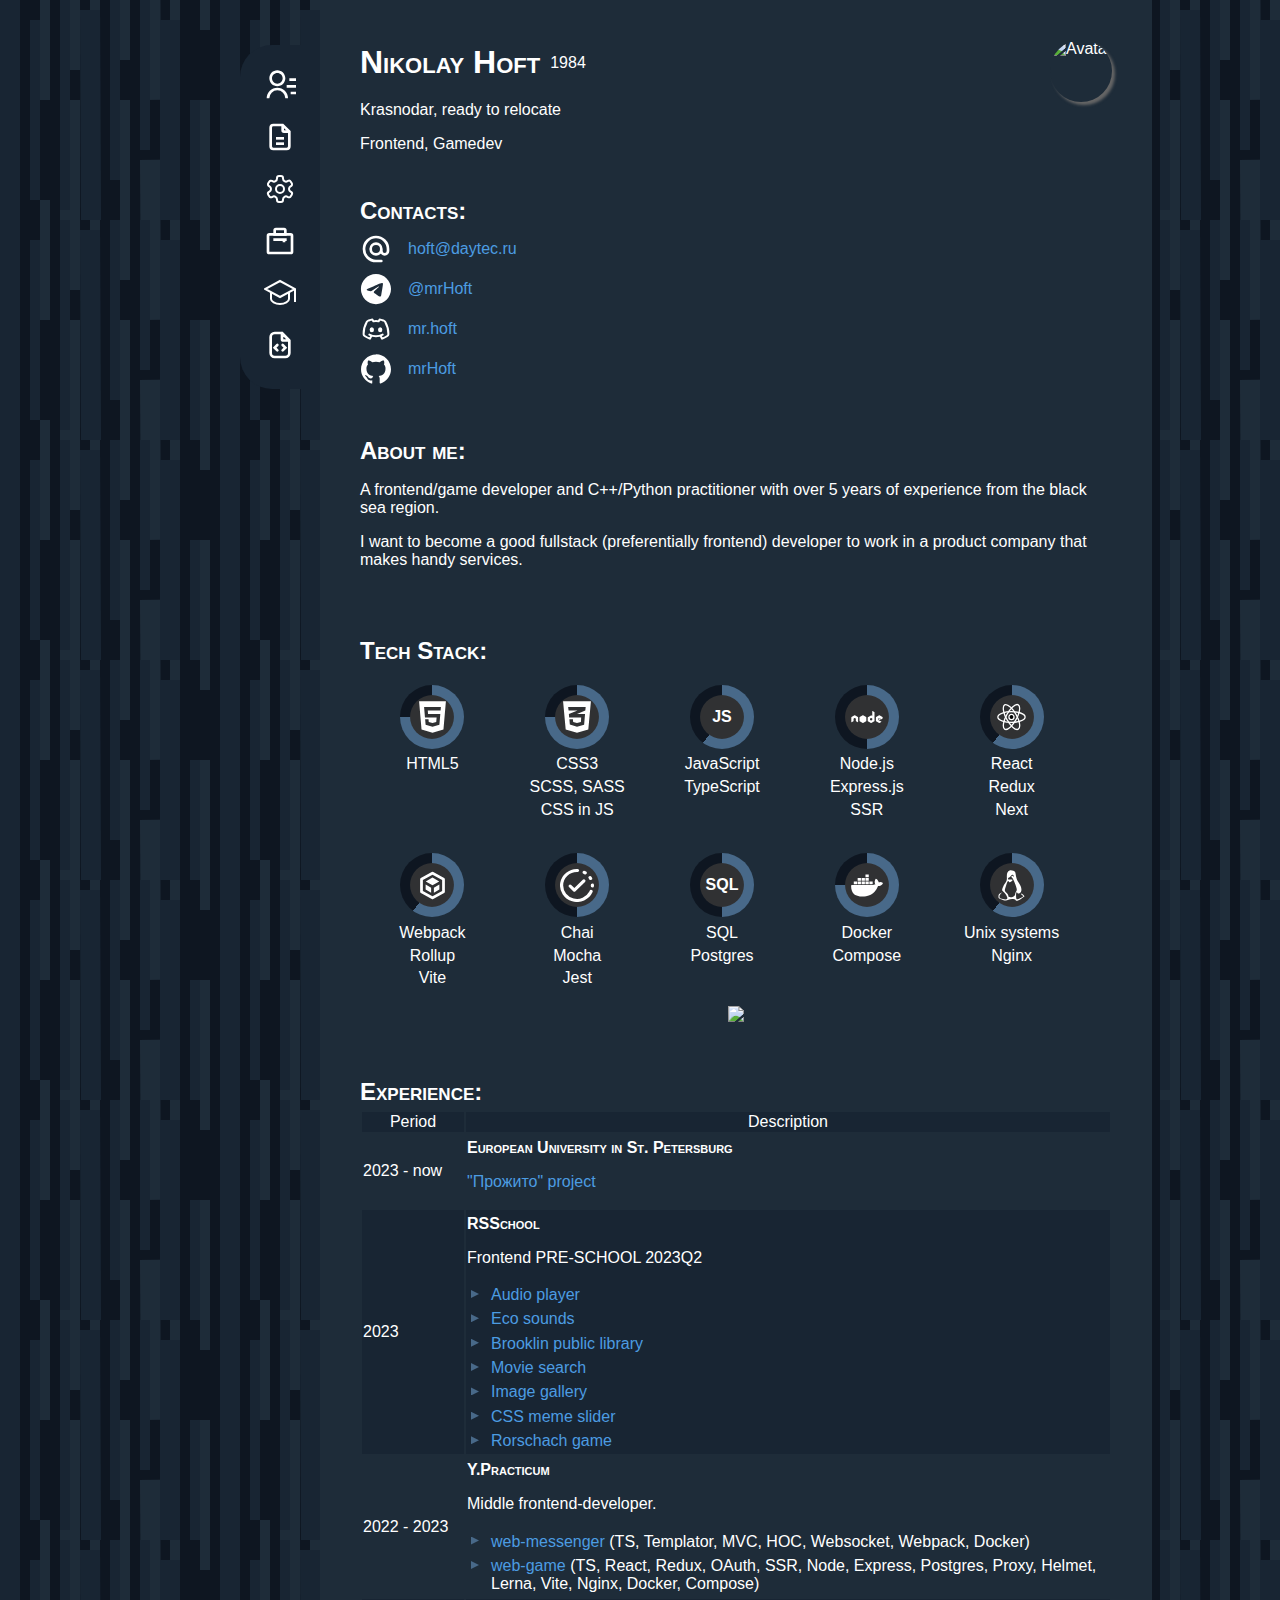
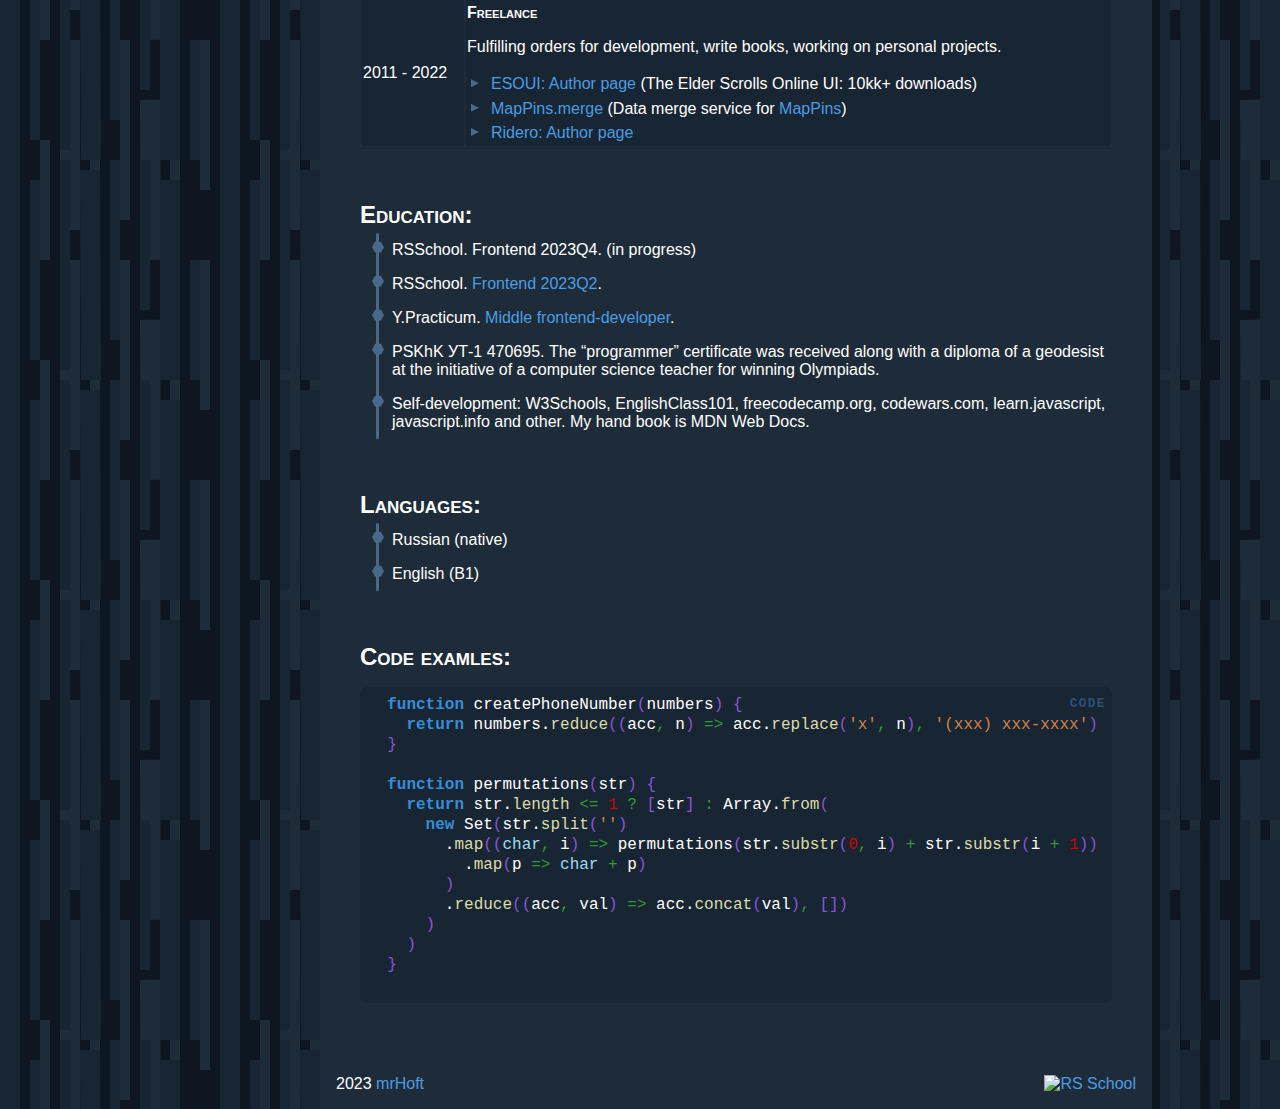
==== commit def1f097: "Merge 869987b73c7b4e1b951c1ad10d1719934c7e0235 into a439276a2219e27b480ef974bccf54d99c8217b1" ====
--- a/index.html
+++ b/index.html
@@ -1,16 +1,17 @@
 <!DOCTYPE html>
+<!-- prettier-ignore -->
 <html lang="en">
   <head>
     <!-- Meta Tags -->
-    <meta charset="UTF-8" />
-    <meta name="viewport" content="width=device-width, initial-scale=1.0" />
+    <meta charset="UTF-8">
+    <meta name="viewport" content="width=device-width, initial-scale=1.0">
+
     <!-- Dynamicaly generated favicon -->
-    <link
-      rel="icon"
-      href="data:image/svg+xml,%3Csvg viewBox='0 0 64 64' font-size='56' font-family='Arial' font-weight='600' xmlns='http://www.w3.org/2000/svg'%3E%3Crect width='64' height='64' rx='12' fill='gray'/%3E%3Ctext y='52' x='2' textLength='60' lengthAdjust='spacingAndGlyphs' fill='white'%3E CV %3C/text%3E%3C/svg%3E" />
+    <link rel="icon" href="./src/assets/favicon.svg">
+    <!-- href="data:image/svg+xml,%3Csvg viewBox='0 0 64 64' font-size='56' font-family='Arial' font-weight='600' xmlns='http://www.w3.org/2000/svg'%3E %3Crect width='64' height='64' rx='12' fill='%23182533'/%3E %3Ctext y='52' x='2' textLength='60' lengthAdjust='spacingAndGlyphs' fill='white'%3E CV %3C/text%3E%3C/svg%3E" -->
 
     <!-- CSS Files Links -->
-    <link rel="stylesheet" href="./styles.css" />
+    <link rel="stylesheet" href="./styles.css">
 
     <!-- Title -->
     <title>Hoft CV</title>
@@ -18,24 +19,25 @@
 
   <body>
     <aside>
-      <Wrapper-tmpl include="./src/article/navigation.tmpl"></Wrapper-tmpl>
+      <wrapper-tmpl include="./src/article/navigation.tmpl"></wrapper-tmpl>
     </aside>
 
-    <div>
+    <div id="content">
       <main>
-        <Wrapper-tmpl include="./src/article/info.tmpl"></Wrapper-tmpl>
-        <Wrapper-tmpl include="./src/article/about.tmpl"></Wrapper-tmpl>
-        <Wrapper-tmpl include="./src/article/tech-stack.tmpl"></Wrapper-tmpl>
-        <Wrapper-tmpl include="./src/article/experience.tmpl"></Wrapper-tmpl>
-        <Wrapper-tmpl include="./src/article/education.tmpl"></Wrapper-tmpl>
-        <Wrapper-tmpl include="./src/article/code-example.tmpl"></Wrapper-tmpl>
+        <wrapper-tmpl include="./src/article/info.tmpl"></wrapper-tmpl>
+        <wrapper-tmpl include="./src/article/about.tmpl"></wrapper-tmpl>
+        <wrapper-tmpl include="./src/article/skills.tmpl"></wrapper-tmpl>
+        <wrapper-tmpl include="./src/article/experience.tmpl"></wrapper-tmpl>
+        <wrapper-tmpl include="./src/article/education.tmpl"></wrapper-tmpl>
+        <wrapper-tmpl include="./src/article/languages.tmpl"></wrapper-tmpl>
+        <wrapper-tmpl include="./src/article/code-example.tmpl"></wrapper-tmpl>
       </main>
 
       <footer>
         <span>2023 <a href="https://github.com/mrHoft">mrHoft</a></span>
         <span>
           <a href="https://rs.school/js/">
-            <img height="16" src="https://rs.school/images/rs_school_js.svg" alt="RS School" />
+            <img height="24" src="https://rs.school/images/rs_school_js.svg" alt="RS School">
           </a>
         </span>
       </footer>
--- a/styles.css
+++ b/styles.css
@@ -1,31 +1,45 @@
 :root {
   color-scheme: light dark;
 
-  --black: #000;
   --gray: #666;
-  --white: #fff;
-  --light-gray: #ddd;
-  --bright-gray: #eee;
-
-  --link-color: #1a4a7a;
-  --link-color-hover: #3d7aaa;
+  --bg-primary: #0e1621;
+  --bg-secondary: #182533;
+  --bg-teriary: #1e2c39;
+
+  --link-color: #4c9ce2;
+  --link-color-hover: #3a78af;
   --link-transition-duration: 250ms;
-  --text-color: var(--black);
-  --border-color: var(--black);
-  --tip-color: var(--gray);
-  --main-bg: var(--bright-gray);
-  --main-bg1: var(--light-gray);
-  --code-bg: var(--light-gray);
-  --table-bg: var(--light-gray);
-  --side-bar-bg: var(--light-gray);
+  --text-color: #fff;
+  --tip-color: #2b5278;
+  --main-bg: var(--bg-teriary);
+  --main-bg1: var(--bg-secondary);
+  --code-bg: var(--bg-secondary);
+  --table-bg: var(--bg-secondary);
+  --side-bar-bg: var(--bg-secondary);
+  --list-dot: #486989;
+  --diargam-progress: #486989;
+  --diargam-bg: #303133;
 
   --font-stack: arial, helvetica, sans-serif;
   --font-monospace: courier, monospace;
+
+  --dia-size: 64px;
+  --skill-html: 75;
+  --skill-css3: 75;
+  --skill-js: 60;
+  --skill-node: 50;
+  --skill-react: 60;
+  --skill-parcer: 60;
+  --skill-test: 40;
+  --skill-sql: 30;
+  --skill-docker: 75;
+  --skill-linux: 60;
 }
 
 html {
   display: flex;
   justify-content: center;
+  scroll-behavior: smooth;
 }
 
 @keyframes slide {
@@ -38,12 +52,12 @@
 }
 
 body {
-  background-color: var(--white);
-  background-image: url("data:image/svg+xml,%3Csvg width='220' height='220' viewBox='0 0 220 220' fill='none' xmlns='http://www.w3.org/2000/svg'%3E%3Cline x1='10' x2='10' y2='220' stroke='%23E2E2E2' stroke-width='20'/%3E%3Cline x1='145' x2='145' y2='150' stroke='%23E2E2E2' stroke-width='10'/%3E%3Cline x1='65' x2='65' y2='210' stroke='%23E2E2E2' stroke-width='10'/%3E%3Cline x1='195' y1='100' x2='195' y2='220' stroke='%23E2E2E2' stroke-width='10'/%3E%3Cline x1='89.9999' y1='9.9505' x2='91.0395' y2='219.95' stroke='%23E2E2E2' stroke-width='20'/%3E%3Cline x1='170' y1='20' x2='170' y2='220' stroke='%23E2E2E2' stroke-width='20'/%3E%3Cline x1='115' x2='115' y2='180' stroke='%23E2E2E2' stroke-width='10'/%3E%3Cline x1='35' y1='20' x2='35' y2='200' stroke='%23E2E2E2' stroke-width='10'/%3E%3C/svg%3E"),
-    url("data:image/svg+xml,%3Csvg width='220' height='220' viewBox='0 0 220 220' fill='none' xmlns='http://www.w3.org/2000/svg'%3E%3Cline x1='10' x2='10' y2='190' stroke='%23ECECEC' stroke-width='20'/%3E%3Cline x1='145' x2='145' y2='150' stroke='%23ECECEC' stroke-width='10'/%3E%3Cline x1='65' x2='65' y2='180' stroke='%23ECECEC' stroke-width='10'/%3E%3Cline x1='205' y1='100' x2='205' y2='220' stroke='%23ECECEC' stroke-width='10'/%3E%3Cline x1='89.9998' y1='59.935' x2='91.0394' y2='219.935' stroke='%23ECECEC' stroke-width='20'/%3E%3Cline x1='170' y1='20' x2='170' y2='220' stroke='%23ECECEC' stroke-width='20'/%3E%3Cline x1='115' x2='115' y2='180' stroke='%23ECECEC' stroke-width='10'/%3E%3Cline x1='35' y1='20' x2='35' y2='200' stroke='%23ECECEC' stroke-width='10'/%3E%3C/svg%3E");
+  background-color: var(--bg-primary);
+  background-image: url("data:image/svg+xml,%3Csvg width='220' height='220' viewBox='0 0 220 220' fill='none' xmlns='http://www.w3.org/2000/svg'%3E%3Cline x1='10' x2='10' y2='220' stroke='%23182533' stroke-width='20'/%3E%3Cline x1='145' x2='145' y2='150' stroke='%23182533' stroke-width='10'/%3E%3Cline x1='65' x2='65' y2='210' stroke='%23182533' stroke-width='10'/%3E%3Cline x1='195' y1='100' x2='195' y2='220' stroke='%23182533' stroke-width='10'/%3E%3Cline x1='89.9999' y1='9.9505' x2='91.0395' y2='219.95' stroke='%23182533' stroke-width='20'/%3E%3Cline x1='170' y1='20' x2='170' y2='220' stroke='%23182533' stroke-width='20'/%3E%3Cline x1='115' x2='115' y2='180' stroke='%23182533' stroke-width='10'/%3E%3Cline x1='35' y1='20' x2='35' y2='200' stroke='%23182533' stroke-width='10'/%3E%3C/svg%3E"),
+    url("data:image/svg+xml,%3Csvg width='220' height='220' viewBox='0 0 220 220' fill='none' xmlns='http://www.w3.org/2000/svg'%3E%3Cline x1='10' x2='10' y2='190' stroke='%231e2c39' stroke-width='20'/%3E%3Cline x1='145' x2='145' y2='150' stroke='%231e2c39' stroke-width='10'/%3E%3Cline x1='65' x2='65' y2='180' stroke='%231e2c39' stroke-width='10'/%3E%3Cline x1='205' y1='100' x2='205' y2='220' stroke='%231e2c39' stroke-width='10'/%3E%3Cline x1='89.9998' y1='59.935' x2='91.0394' y2='219.935' stroke='%231e2c39' stroke-width='20'/%3E%3Cline x1='170' y1='20' x2='170' y2='220' stroke='%231e2c39' stroke-width='20'/%3E%3Cline x1='115' x2='115' y2='180' stroke='%231e2c39' stroke-width='10'/%3E%3Cline x1='35' y1='20' x2='35' y2='200' stroke='%231e2c39' stroke-width='10'/%3E%3C/svg%3E");
   background-position: 0 0, 60px 100px;
   animation: slide 10s linear infinite;
-  width: 80%;
+  width: 80vw;
   max-width: 800px;
   font-family: var(--font-stack);
   font-weight: 400;
@@ -53,12 +67,17 @@
   display: flex;
 }
 
+#content {
+  width: 100%;
+}
+
 main,
 header,
 footer {
   margin: 0;
   padding: 1rem;
-  background-color: var(--bright-gray);
+  width: 100%;
+  background-color: var(--bg-teriary);
 }
 #info {
   display: flex;
@@ -81,45 +100,65 @@
   box-shadow: 3px 3px 3px var(--gray);
 }
 
+ul {
+  list-style-type: none;
+  margin: 0;
+  padding: 0;
+}
+
+/* == Contacts == */
+#contacts {
+  padding-top: 1.5rem;
+}
+#contacts li {
+  display: flex;
+  align-items: center;
+  margin-top: 0.5rem;
+}
+#contacts li img {
+  width: 2rem;
+  margin-right: 1rem;
+}
+
 /* == Side bar == */
 aside {
-  padding: 10px;
+  padding: 1rem;
   background-color: var(--side-bar-bg);
-  border-radius: 20px 0 0 20px;
+  border-radius: 2rem 0 0 2rem;
   position: -webkit-sticky;
   position: sticky;
   align-self: start;
   top: 5%;
-  box-shadow: 3px 3px 3px var(--gray);
+  /* box-shadow: 3px 3px 3px var(--gray); */
   z-index: 10;
 }
 
-nav ul {
-  list-style-type: none;
-  margin: 0;
-  padding: 0;
-}
+nav a,
+nav a:hover {
+  color: var(--text-color);
+}
+
 nav li {
   position: relative;
 }
 nav svg {
-  width: 24px;
-  padding: 2px;
+  width: 2rem;
+  padding: 0.5rem;
 }
 nav svg:hover {
-  width: 28px;
-  padding: 0px;
+  width: 2.5rem;
+  padding: 0.25rem;
   transition-duration: var(--link-transition-duration);
 }
 nav .tip {
   position: absolute;
   background-color: var(--side-bar-bg);
   color: var(--text-color);
-  font-size: 16px;
-  padding: 16px 28px;
-  border-radius: 0 20px 20px 0;
-  transform: translateX(58px);
-  margin-top: -8px;
+  font-size: 1.5rem;
+  padding: 1.5rem 2rem;
+  border-radius: 0 2rem 2rem 0;
+  transform: translateX(4rem);
+  margin-top: -0.5rem;
   white-space: nowrap;
   letter-spacing: 1px;
   visibility: hidden;
@@ -127,8 +166,8 @@
 }
 nav svg:hover + .tip {
   visibility: visible;
-  transform: translateX(10px);
-  box-shadow: 3px 3px 3px var(--gray);
+  transform: translateX(0.9rem);
+  /* box-shadow: 3px 3px 3px var(--gray); */
 }
 
 /* == Main == */
@@ -155,12 +194,69 @@
   transition-duration: var(--link-transition-duration);
 }
 
-Wrapper-row {
+wrap-row {
   display: flex;
   flex-direction: row;
   align-items: center;
   gap: 10px;
 }
+wrap-center {
+  display: flex;
+  justify-content: center;
+}
+
+/* == Education == */
+#exp ul {
+  position: relative;
+  margin-left: 1.5rem;
+}
+#edu ul,
+#lang ul {
+  position: relative;
+  margin-left: 2rem;
+}
+#edu ul::before,
+#lang ul::before {
+  content: '';
+  position: absolute;
+  top: 0;
+  left: -1rem;
+  display: block;
+  width: 3px;
+  height: 100%;
+  border-radius: 3px;
+  background: var(--list-dot);
+}
+#exp li {
+  padding: 0.2rem 0;
+}
+#edu li,
+#lang li {
+  padding: 0.5rem 0;
+}
+#edu li::before,
+#lang li::before {
+  content: '';
+  position: absolute;
+  left: calc(-1rem + 2px);
+  display: block;
+  width: 0.75rem;
+  height: 0.75rem;
+  background: var(--list-dot);
+  transform: translate(-50%, 0);
+  clip-path: polygon(25% 5%, 75% 5%, 100% 50%, 75% 95%, 25% 95%, 0% 50%);
+}
+#exp li::before {
+  content: '';
+  position: absolute;
+  left: -1rem;
+  display: block;
+  width: 0.5rem;
+  height: 0.5rem;
+  background: var(--list-dot);
+  transform: translate(-50%, 50%);
+  clip-path: polygon(100% 50%, 0 0, 0 100%);
+}
 
 /* == Table == */
 table {
@@ -168,6 +264,7 @@
 }
 thead {
   background-color: var(--table-bg);
+  text-align: center;
 }
 tr:nth-of-type(2n + 2) {
   background-color: var(--table-bg);
@@ -179,9 +276,9 @@
 }
 pre {
   background-color: var(--code-bg);
-  border: 1px solid var(--border-color);
   padding: 0.5rem;
   line-height: 125%;
+  border-radius: 0.5rem;
 }
 pre:before {
   color: var(--tip-color);
@@ -196,3 +293,69 @@
   top: 0;
   right: 0;
 }
+
+/* == Skills == */
+.skills {
+  display: flex;
+  flex-wrap: wrap;
+}
+.skills p {
+  margin: 0.15rem;
+}
+.skills li {
+  flex-basis: 15%;
+  display: flex;
+  flex-direction: column;
+  align-items: center;
+  padding: 1rem;
+}
+.diagram {
+  --v: calc(((18 / 5) * var(--p) - 90) * 1deg);
+  margin-bottom: 0.25rem;
+  box-sizing: border-box;
+  width: var(--dia-size);
+  height: var(--dia-size);
+  overflow: hidden;
+  border-radius: 50%;
+  padding: calc(var(--dia-size) * 0.15);
+  background: linear-gradient(var(--diargam-bg), var(--diargam-bg)) content-box,
+    linear-gradient(var(--v), transparent 50%, var(--diargam-progress) 0) 0 / min(100%, (var(--p) - 50) * 100%),
+    linear-gradient(to right, var(--bg-primary) 50%, var(--diargam-progress) 0);
+  display: flex;
+  justify-content: center;
+  align-items: center;
+  font-weight: 600;
+}
+.diagram img {
+  width: 75%;
+}
+.skill-html {
+  --p: var(--skill-html);
+}
+.skill-css3 {
+  --p: var(--skill-css3);
+}
+.skill-js {
+  --p: var(--skill-js);
+}
+.skill-node {
+  --p: var(--skill-node);
+}
+.skill-react {
+  --p: var(--skill-react);
+}
+.skill-parcer {
+  --p: var(--skill-parcer);
+}
+.skill-test {
+  --p: var(--skill-test);
+}
+.skill-sql {
+  --p: var(--skill-sql);
+}
+.skill-docker {
+  --p: var(--skill-docker);
+}
+.skill-linux {
+  --p: var(--skill-linux);
+}
